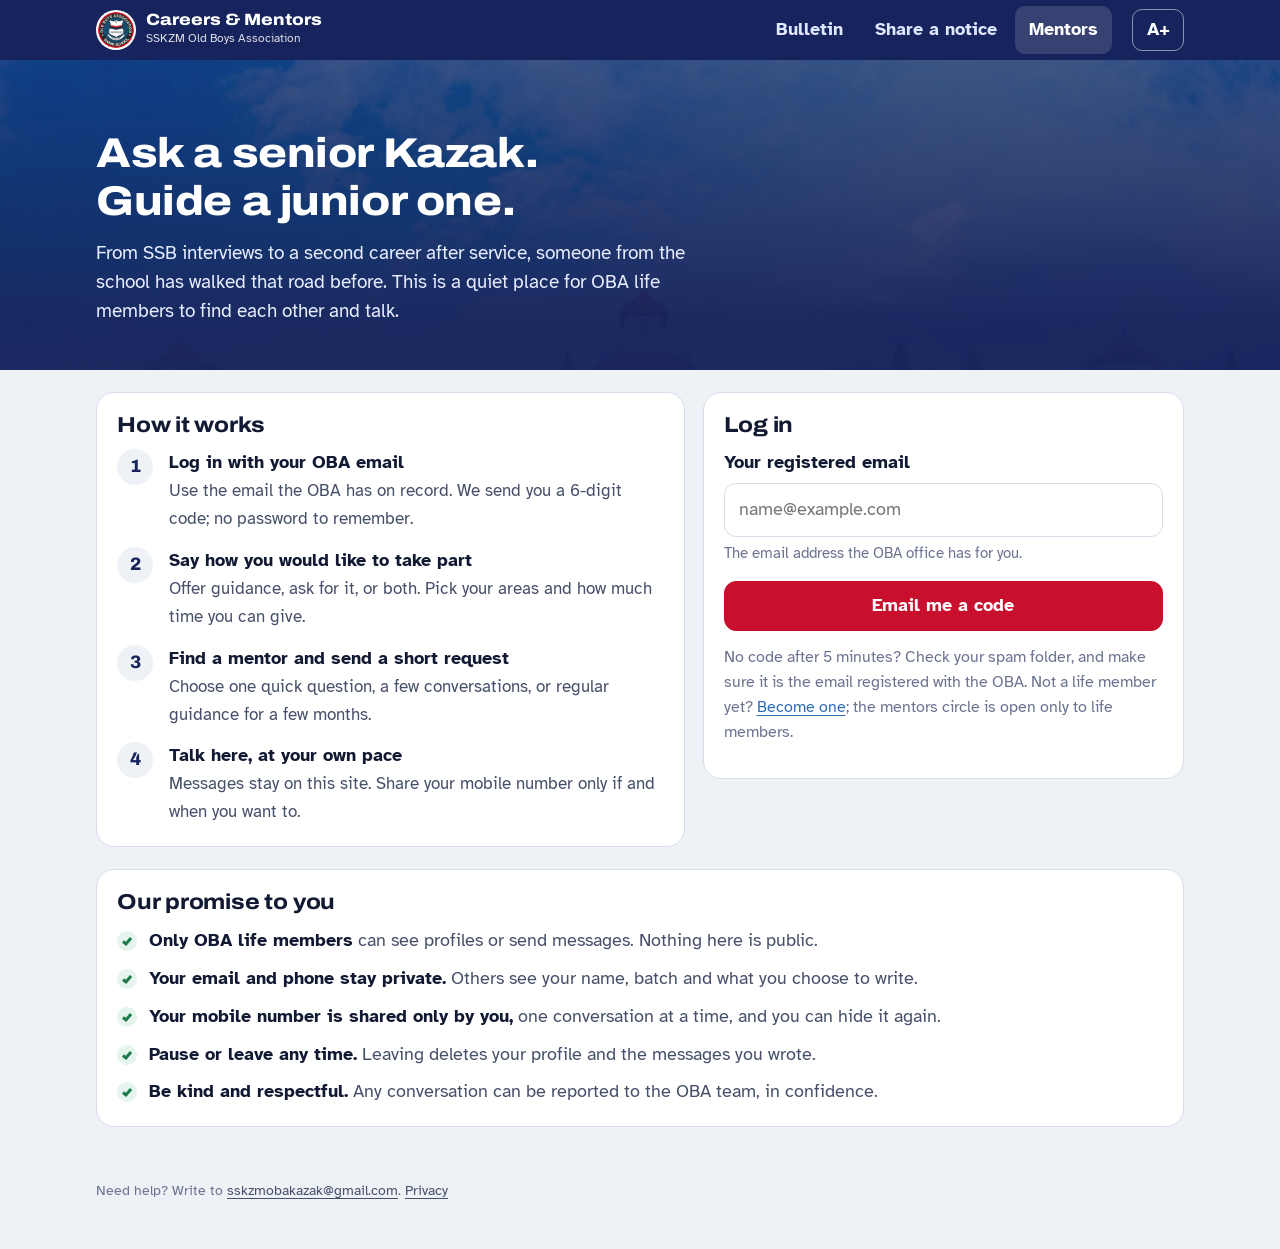
==== mentors.html @ cae5c1fb "First version of careers.sskzmoba.org Bulletin (closing date first, filters, search, share, report)," ====
<!doctype html>
<html lang="en">
<head>
<meta charset="utf-8">
<meta name="viewport" content="width=device-width, initial-scale=1, viewport-fit=cover">
<title>SSKZM OBA Mentors: ask a senior Kazak, guide a junior one</title>
<meta name="description" content="A mentoring circle for life members of the SSKZM Old Boys Association. Find a mentor, or offer an hour a month to guide a junior Kazak.">
<meta name="theme-color" content="#16235c">
<meta property="og:title" content="SSKZM OBA Mentors">
<meta property="og:description" content="Ask a senior Kazak. Guide a junior one. For OBA life members.">
<meta property="og:image" content="assets/img/school-900.jpg">
<link rel="icon" href="assets/img/favicon-64.png">
<link rel="apple-touch-icon" href="assets/img/apple-touch-icon.png">
<link rel="manifest" href="manifest.webmanifest">
<link rel="preload" href="assets/fonts/atkinson-400-normal.woff2" as="font" type="font/woff2" crossorigin>
<link rel="stylesheet" href="assets/css/site.css">
</head>
<body>
<header class="topbar">
  <div class="wrap">
    <a class="brand" href="index.html">
      <img src="assets/img/oba-logo-96.png" alt="" width="40" height="40">
      <span><b>Careers &amp; Mentors</b><small>SSKZM Old Boys Association</small></span>
    </a>
    <nav class="topnav" aria-label="Main">
      <a href="index.html">Bulletin</a>
      <a href="share.html">Share a notice</a>
      <a href="mentors.html" aria-current="page">Mentors</a>
    </nav>
    <button class="textsize" id="textsize" type="button" aria-pressed="false" aria-label="Make text bigger">A+</button>
  </div>
</header>

<section class="m-hero">
  <div class="wrap">
    <h1>Ask a senior Kazak. Guide a junior one.</h1>
    <p>From SSB interviews to a second career after service, someone from the school has walked that road before. This is a quiet place for OBA life members to find each other and talk.</p>
    <div class="m-stats" id="m-stats" aria-live="polite"></div>
  </div>
</section>

<main class="wrap" id="main">
  <!-- Logged-out view -->
  <div id="view-out">
    <div class="m-grid">
      <div class="panel">
        <h2>How it works</h2>
        <ol class="howto">
          <li><div><b>Log in with your OBA email</b><span>Use the email the OBA has on record. We send you a 6-digit code; no password to remember.</span></div></li>
          <li><div><b>Say how you would like to take part</b><span>Offer guidance, ask for it, or both. Pick your areas and how much time you can give.</span></div></li>
          <li><div><b>Find a mentor and send a short request</b><span>Choose one quick question, a few conversations, or regular guidance for a few months.</span></div></li>
          <li><div><b>Talk here, at your own pace</b><span>Messages stay on this site. Share your mobile number only if and when you want to.</span></div></li>
        </ol>
      </div>
      <div class="panel" id="login-panel">
        <h2>Log in</h2>
        <form id="login-form" novalidate>
          <label class="field"><span>Your registered email</span>
            <input type="email" id="email" autocomplete="email" inputmode="email" placeholder="name@example.com" required>
            <small>The email address the OBA office has for you.</small>
          </label>
          <button class="btn btn-primary btn-block" id="send-code" type="submit">Email me a code</button>
        </form>
        <form id="code-form" novalidate hidden>
          <p id="code-msg" class="notice ok"></p>
          <label class="field"><span>6-digit code</span>
            <input type="text" id="code" inputmode="numeric" autocomplete="one-time-code" maxlength="6" pattern="\d{6}" placeholder="123456" style="font-size:1.4em;letter-spacing:.3em">
          </label>
          <button class="btn btn-primary btn-block" type="submit">Log in</button>
          <button class="btn btn-ghost" type="button" id="change-email">Use a different email</button>
        </form>
        <div id="login-err" class="notice err" hidden style="margin-top:10px"></div>
        <p style="color:var(--ink-3);font-size:.9em;margin-top:14px">No code after 5 minutes? Check your spam folder, and make sure it is the email registered with the OBA. Not a life member yet? <a id="lm-link" href="#">Become one</a>; the mentors circle is open only to life members.</p>
      </div>
    </div>
    <div class="panel" style="margin-bottom:24px">
      <h2>Our promise to you</h2>
      <ul class="promise">
        <li><b>Only OBA life members</b> can see profiles or send messages. Nothing here is public.</li>
        <li><b>Your email and phone stay private.</b> Others see your name, batch and what you choose to write.</li>
        <li><b>Your mobile number is shared only by you,</b> one conversation at a time, and you can hide it again.</li>
        <li><b>Pause or leave any time.</b> Leaving deletes your profile and the messages you wrote.</li>
        <li><b>Be kind and respectful.</b> Any conversation can be reported to the OBA team, in confidence.</li>
      </ul>
    </div>
  </div>

  <!-- Logged-in view -->
  <div id="view-in" hidden>
    <div style="display:flex;align-items:center;gap:10px;margin-top:18px;flex-wrap:wrap">
      <p style="margin:0;flex:1" id="hello"></p>
      <button class="btn btn-ghost" id="logout" type="button">Log out</button>
    </div>
    <div class="m-tabs" role="tablist" aria-label="Mentors">
      <button role="tab" id="tab-find" aria-controls="pane-find" aria-selected="true">Find a mentor</button>
      <button role="tab" id="tab-inbox" aria-controls="pane-inbox" aria-selected="false">Inbox <span class="badge" id="unread" hidden></span></button>
      <button role="tab" id="tab-profile" aria-controls="pane-profile" aria-selected="false">My profile</button>
    </div>

    <section id="pane-find" role="tabpanel" aria-labelledby="tab-find">
      <div class="searchrow" style="margin-top:0">
        <label class="sr-only" for="m-q">Search mentors</label>
        <input type="search" id="m-q" placeholder="Search mentors">
        <label class="sr-only" for="m-field">Area</label>
        <select id="m-field" style="max-width:40%"><option value="">All areas</option></select>
      </div>
      <details class="panel" style="margin-bottom:14px">
        <summary style="cursor:pointer;font-weight:700">Tips for a good first request</summary>
        <ul style="color:var(--ink-2);margin:10px 0 0;padding-left:1.2em">
          <li>Say who you are and where you are now, in two lines.</li>
          <li>Ask one clear question, for example “Should I take the bank PO offer or wait for the PSC result?”</li>
          <li>Mentors are volunteers. A quick question is easier to say yes to than a long commitment.</li>
          <li>Say thank you, and close the conversation when you are done so they can help someone else.</li>
        </ul>
      </details>
      <div id="mentor-list" class="mentor-list"></div>
    </section>

    <section id="pane-inbox" role="tabpanel" aria-labelledby="tab-inbox" hidden>
      <div id="inbox"></div>
      <div id="thread" hidden></div>
    </section>

    <section id="pane-profile" role="tabpanel" aria-labelledby="tab-profile" hidden>
      <form id="profile-form" class="panel" novalidate>
        <h2 id="profile-h">Your mentors profile</h2>
        <p style="color:var(--ink-2)" id="profile-intro">Your name and batch come from the OBA records. Everything else is up to you.</p>

        <fieldset style="border:0;padding:0;margin:0 0 16px">
          <legend style="font-weight:700;margin-bottom:8px">How would you like to take part?</legend>
          <div class="choice-grid">
            <label class="choice"><input type="checkbox" id="p-mentor"><span><b>I can guide juniors</b><br><span style="color:var(--ink-3)">You appear in “Find a mentor”.</span></span></label>
            <label class="choice"><input type="checkbox" id="p-mentee"><span><b>I would like guidance</b><br><span style="color:var(--ink-3)">You can send requests to mentors.</span></span></label>
          </div>
        </fieldset>

        <div id="mentor-fields">
          <div class="field"><span>Areas you can guide in (up to 4)</span><div class="checks" id="p-fields"></div></div>
          <label class="field"><span>One line about you</span><input type="text" id="p-headline" maxlength="100" placeholder="e.g. Retired Colonel, now in HR at an IT firm in Kochi"></label>
          <label class="field"><span>Organisation (optional)</span><input type="text" id="p-org" maxlength="100"></label>
          <label class="field"><span>City (optional)</span><input type="text" id="p-city" maxlength="60"></label>
          <div class="field"><span>I can help with</span><div class="checks" id="p-offers"></div></div>
          <label class="field"><span>A few words for mentees (optional)</span><textarea id="p-bio" maxlength="800" style="min-height:100px" placeholder="Your path, what you enjoy helping with, the best time to reach you."></textarea></label>
          <label class="field"><span>Time I can give</span>
            <select id="p-avail">
              <option>Quick questions only</option>
              <option>About an hour a month</option>
              <option>A few hours a month</option>
            </select></label>
          <div class="field"><span>How I like to talk</span><div class="checks" id="p-modes"></div></div>
          <label class="field"><span>How many people I can guide at a time</span><input type="number" id="p-cap" min="1" max="10" value="3" inputmode="numeric" style="max-width:120px"></label>
        </div>

        <div id="mentee-fields">
          <label class="field"><span>What would you like guidance on?</span><textarea id="p-seeking" maxlength="500" style="min-height:90px" placeholder="e.g. Preparing for SSB, choosing a branch after Class 12, moving from the Army to a corporate job."></textarea>
            <small>Mentors see this when you send them a request.</small></label>
        </div>

        <label class="field"><span>Mobile number (optional)</span><input type="tel" id="p-phone" maxlength="20" autocomplete="tel" placeholder="+91 …">
          <small>Never shown to anyone unless you tap “Share my mobile” inside a conversation.</small></label>

        <label class="choice" style="margin-bottom:16px"><input type="checkbox" id="p-consent">
          <span>I agree that OBA life members using this circle may see my name, batch and the details above, and that the OBA stores my messages here to run the service. I can pause or delete my profile at any time.</span></label>

        <button class="btn btn-primary btn-block" type="submit">Save my profile</button>
        <div id="profile-msg" style="margin-top:10px"></div>
      </form>
      <div class="panel" id="profile-actions" style="margin:16px 0 24px" hidden>
        <h2>Pause or leave</h2>
        <p style="color:var(--ink-2)">Pausing hides you from “Find a mentor”; your conversations stay. Leaving deletes your profile and every message you wrote.</p>
        <div style="display:flex;gap:10px;flex-wrap:wrap">
          <button class="btn" id="pause" type="button">Pause my listing</button>
          <button class="btn" id="delete-me" type="button" style="color:var(--red)">Delete my profile</button>
        </div>
      </div>
    </section>
  </div>
</main>

<dialog class="modal" id="req-dlg">
  <form class="inner" id="req-form" method="dialog">
    <h2 id="req-h">Ask for guidance</h2>
    <p id="req-who" style="color:var(--ink-2)"></p>
    <label class="field"><span>Topic</span><input type="text" id="req-topic" maxlength="120" placeholder="e.g. Preparing for the SSB interview" required></label>
    <fieldset style="border:0;padding:0;margin:0 0 16px">
      <legend style="font-weight:700;margin-bottom:8px">What are you asking for?</legend>
      <div class="choice-grid" id="req-kinds"></div>
    </fieldset>
    <label class="field"><span>Your note to the mentor</span><textarea id="req-msg" maxlength="2000" placeholder="Two lines about you, and your question."></textarea></label>
    <div id="req-err" class="notice err" hidden style="margin-bottom:10px"></div>
    <div style="display:flex;gap:8px;justify-content:flex-end">
      <button class="btn" value="cancel" formnovalidate>Cancel</button>
      <button class="btn btn-primary" id="req-send" value="send">Send request</button>
    </div>
  </form>
</dialog>

<footer class="site wrap">
  <p>Need help? Write to <a data-help-email href="#"></a>. <a href="privacy.html">Privacy</a></p>
</footer>

<nav class="tabbar" aria-label="Main">
  <a href="index.html"><svg viewBox="0 0 24 24" fill="none" stroke="currentColor" stroke-width="2" stroke-linecap="round" stroke-linejoin="round" aria-hidden="true"><rect x="4" y="3" width="16" height="18" rx="2"/><path d="M8 8h8M8 12h8M8 16h5"/></svg>Bulletin</a>
  <a href="share.html" class="tab-share"><svg viewBox="0 0 24 24" fill="none" stroke="currentColor" stroke-width="2" stroke-linecap="round" stroke-linejoin="round" aria-hidden="true"><path d="M12 16V4M7 9l5-5 5 5"/><path d="M4 16v3a2 2 0 0 0 2 2h12a2 2 0 0 0 2-2v-3"/></svg>Share</a>
  <a href="mentors.html" aria-current="page"><svg viewBox="0 0 24 24" fill="none" stroke="currentColor" stroke-width="2" stroke-linecap="round" stroke-linejoin="round" aria-hidden="true"><circle cx="9" cy="8" r="3.2"/><path d="M3.5 20a5.5 5.5 0 0 1 11 0"/><circle cx="17" cy="9" r="2.4"/><path d="M15.5 14.2A4.5 4.5 0 0 1 21 18.5"/></svg>Mentors</a>
</nav>

<script src="assets/js/config.js"></script>
<script src="assets/js/common.js"></script>
<script src="assets/js/mentors.js"></script>
</body>
</html>
---- assets/css/site.css ----
/* Self-hosted fonts (no Google Fonts call). Licences in assets/fonts. */
@font-face { font-family: "Archivo"; src: url("../fonts/archivo-wdth.woff2") format("woff2-variations"), url("../fonts/archivo-wdth.woff2") format("woff2");
  font-weight: 100 900; font-stretch: 62% 125%; font-style: normal; font-display: swap; }
@font-face { font-family: "Atkinson Hyperlegible"; src: url("../fonts/atkinson-400-normal.woff2") format("woff2"); font-weight: 400; font-style: normal; font-display: swap; }
@font-face { font-family: "Atkinson Hyperlegible"; src: url("../fonts/atkinson-700-normal.woff2") format("woff2"); font-weight: 700; font-style: normal; font-display: swap; }
@font-face { font-family: "Atkinson Hyperlegible"; src: url("../fonts/atkinson-400-italic.woff2") format("woff2"); font-weight: 400; font-style: italic; font-display: swap; }

/* SSKZM OBA Careers & Mentors
   Colours come from the OBA crest. Type: Archivo (headings, set wide)
   and Atkinson Hyperlegible (body, chosen for easy reading at any age). */

:root {
  --navy: #16235c;
  --navy-2: #22337a;
  --red: #c8102e;
  --red-ink: #a50d26;
  --sky: #2f6db5;
  --paper: #eef2f7;
  --surface: #ffffff;
  --ink: #121a33;
  --ink-2: #47506a;
  --ink-3: #6b7390;
  --line: #d6dce8;
  --focus: #f2b705;
  --ok: #1d7a4a;
  --ok-bg: #e5f4ec;
  --warn-bg: #fdecef;

  /* Section tab colours: muted so the closing date stays the loudest thing */
  --s-job: #2f6db5;
  --s-b1: #7a4fb5;
  --s-b2: #1f7f86;
  --s-b3: #b5762f;
  --s-b4: #4f8a2f;
  --s-c: #5a6788;
  --s-d1: #8a8f9e;

  --radius-lg: 18px;
  --radius: 12px;
  --radius-sm: 8px;
  --shadow: 0 1px 0 rgba(18, 26, 51, 0.06), 0 6px 18px -10px rgba(18, 26, 51, 0.25);

  --fs: 18px;               /* base, raised by the A+ button */
  --head: "Archivo", "Arial Narrow", system-ui, sans-serif;
  --body: "Atkinson Hyperlegible", system-ui, -apple-system, "Segoe UI", Roboto, sans-serif;
  --tabbar-h: 68px;
}
:root[data-text="large"] { --fs: 21px; }

@media (prefers-color-scheme: dark) {
  :root:not([data-theme="light"]) {
    --paper: #0e1430; --surface: #172045; --ink: #eef1fa; --ink-2: #c3c9dc; --ink-3: #98a0bb;
    --line: #2c3766; --navy: #9fb4ff; --navy-2: #b8c7ff; --sky: #8fb6ec; --red: #ff6b7d; --red-ink: #ff8a99;
    --ok: #6fd49e; --ok-bg: #143628; --warn-bg: #3a1622;
    --shadow: 0 1px 0 rgba(0,0,0,.3), 0 8px 22px -12px rgba(0,0,0,.6);
  }
}

*, *::before, *::after { box-sizing: border-box; }
[hidden] { display: none !important; }   /* class styles must never un-hide things */
html { -webkit-text-size-adjust: 100%; }
body {
  margin: 0;
  font-family: var(--body);
  font-size: var(--fs);
  line-height: 1.55;
  color: var(--ink);
  background: var(--paper);
  padding-bottom: calc(var(--tabbar-h) + env(safe-area-inset-bottom));
}
img { max-width: 100%; display: block; }
a { color: var(--sky); text-underline-offset: 3px; }
button, input, select, textarea { font: inherit; color: inherit; }
:focus-visible { outline: 3px solid var(--focus); outline-offset: 2px; border-radius: 4px; }
.sr-only { position: absolute !important; width: 1px; height: 1px; overflow: hidden; clip: rect(0 0 0 0); white-space: nowrap; }
.wrap { max-width: 1120px; margin: 0 auto; padding: 0 16px; }

h1, h2, h3 { font-family: var(--head); font-stretch: 112%; line-height: 1.15; margin: 0; color: var(--ink); letter-spacing: -0.01em; }
h1 { font-size: clamp(1.7rem, 4.5vw, 2.6rem); font-weight: 800; }
h2 { font-size: 1.35rem; font-weight: 750; }
h3 { font-size: 1.1rem; font-weight: 700; }
p { margin: 0 0 0.8em; }

/* ---------- Top bar ---------- */
.topbar { background: var(--navy); color: #fff; position: sticky; top: 0; z-index: 30; }
@media (prefers-color-scheme: dark) { :root:not([data-theme="light"]) .topbar { background: #0a1029; } }
.topbar .wrap { display: flex; align-items: center; gap: 12px; min-height: 60px; }
.brand { display: flex; align-items: center; gap: 10px; color: #fff; text-decoration: none; min-width: 0; }
.brand img { width: 40px; height: 40px; background: #fff; border-radius: 50%; padding: 2px; }
.brand b { font-family: var(--head); font-stretch: 115%; font-weight: 800; font-size: 1.02rem; line-height: 1.1; display: block; }
.brand small { font-size: 0.78rem; opacity: 0.85; display: block; white-space: nowrap; }
.topnav { display: none; margin-left: auto; gap: 4px; }
.topnav a { color: #dfe6ff; text-decoration: none; padding: 10px 14px; border-radius: 10px; font-weight: 700; }
.topnav a[aria-current="page"] { background: rgba(255,255,255,.14); color: #fff; }
.topnav a:hover { background: rgba(255,255,255,.1); }
.textsize { margin-left: auto; background: transparent; border: 1.5px solid rgba(255,255,255,.5); color: #fff;
  border-radius: 10px; padding: 6px 10px; font-weight: 700; cursor: pointer; min-width: 52px; }
.textsize[aria-pressed="true"] { background: #fff; color: var(--navy); }
@media (min-width: 860px) {
  .topnav { display: flex; }
  .textsize { margin-left: 8px; }
  body { padding-bottom: 0; }
  .tabbar { display: none !important; }
}

/* ---------- Bottom tab bar (phones) ---------- */
.tabbar { position: fixed; left: 0; right: 0; bottom: 0; z-index: 40; background: var(--surface); border-top: 1px solid var(--line);
  display: grid; grid-template-columns: repeat(3, 1fr); padding-bottom: env(safe-area-inset-bottom); }
.tabbar a { display: flex; flex-direction: column; align-items: center; justify-content: center; gap: 2px; height: var(--tabbar-h);
  color: var(--ink-3); text-decoration: none; font-size: 0.82rem; font-weight: 700; }
.tabbar a svg { width: 26px; height: 26px; }
.tabbar a[aria-current="page"] { color: var(--navy); }
.tabbar a[aria-current="page"] svg { stroke-width: 2.4; }
.tabbar .tab-share { color: var(--red); }

/* ---------- Buttons and fields ---------- */
.btn { display: inline-flex; align-items: center; justify-content: center; gap: 8px; min-height: 48px; padding: 10px 18px;
  border-radius: 12px; border: 1.5px solid var(--line); background: var(--surface); color: var(--ink); font-weight: 700;
  text-decoration: none; cursor: pointer; }
.btn:hover { border-color: var(--ink-3); }
.btn-primary { background: var(--red); border-color: var(--red); color: #fff; }
.btn-primary:hover { background: var(--red-ink); border-color: var(--red-ink); }
.btn-navy { background: var(--navy); border-color: var(--navy); color: #fff; }
@media (prefers-color-scheme: dark) { :root:not([data-theme="light"]) .btn-navy { color: #0e1430; } :root:not([data-theme="light"]) .btn-primary { color: #1b0408; } }
.btn-ghost { background: transparent; border-color: transparent; color: var(--sky); padding-inline: 10px; }
.btn[disabled] { opacity: 0.55; cursor: not-allowed; }
.btn-block { width: 100%; }
.field { display: block; margin-bottom: 16px; }
.field > span { display: block; font-weight: 700; margin-bottom: 6px; }
.field small { display: block; color: var(--ink-3); font-size: 0.85em; margin-top: 4px; }
input[type="text"], input[type="email"], input[type="search"], input[type="tel"], input[type="number"], select, textarea {
  width: 100%; min-height: 50px; padding: 12px 14px; border: 1.5px solid var(--line); border-radius: 12px; background: var(--surface); }
textarea { min-height: 140px; resize: vertical; line-height: 1.5; }
input:focus, select:focus, textarea:focus { border-color: var(--sky); outline: none; box-shadow: 0 0 0 3px color-mix(in srgb, var(--sky) 25%, transparent); }

.notice { border-radius: var(--radius); padding: 14px 16px; background: var(--surface); border: 1.5px solid var(--line); }
.notice.ok { background: var(--ok-bg); border-color: transparent; color: var(--ink); }
.notice.err { background: var(--warn-bg); border-color: transparent; }

/* ---------- Bulletin page ---------- */
.board-head { padding: 26px 0 8px; }
.board-head p { color: var(--ink-2); margin: 8px 0 0; max-width: 60ch; }
.board-meta { color: var(--ink-3); font-size: 0.9rem; }

.searchrow { display: flex; gap: 10px; margin: 18px 0 12px; }
.searchrow input { flex: 1; padding-left: 46px; background: var(--surface) url("data:image/svg+xml,%3Csvg xmlns='http://www.w3.org/2000/svg' width='22' height='22' fill='none' stroke='%236b7390' stroke-width='2.2' stroke-linecap='round'%3E%3Ccircle cx='10' cy='10' r='7'/%3E%3Cpath d='m20 20-4.5-4.5'/%3E%3C/svg%3E") no-repeat 14px center; }
.filter-toggle { flex: none; }

.chips { display: flex; gap: 8px; overflow-x: auto; padding: 4px 2px 10px; margin: 0 -16px; padding-inline: 16px; scrollbar-width: none; }
.chips::-webkit-scrollbar { display: none; }
.chip { flex: none; border: 1.5px solid var(--line); background: var(--surface); border-radius: 999px; padding: 8px 14px; min-height: 42px;
  font-weight: 700; color: var(--ink-2); cursor: pointer; display: inline-flex; align-items: center; gap: 8px; }
.chip .n { font-weight: 400; color: var(--ink-3); font-size: 0.85em; }
.chip[aria-pressed="true"] { background: var(--navy); border-color: var(--navy); color: #fff; }
.chip[aria-pressed="true"] .n { color: #cfd8ff; }
@media (prefers-color-scheme: dark) { :root:not([data-theme="light"]) .chip[aria-pressed="true"] { color: #0e1430; } }

.board { display: grid; gap: 22px; }
@media (min-width: 980px) { .board { grid-template-columns: 260px 1fr; align-items: start; } }

.filters { background: var(--surface); border-radius: var(--radius-lg); padding: 18px; border: 1px solid var(--line); }
.filters h2 { font-size: 1rem; margin-bottom: 12px; }
.filters fieldset { border: 0; padding: 0; margin: 0 0 18px; }
.filters legend { font-weight: 700; margin-bottom: 8px; padding: 0; }
.filters label.opt { display: flex; align-items: center; gap: 10px; padding: 6px 0; cursor: pointer; }
.filters input[type="checkbox"], .filters input[type="radio"] { width: 22px; height: 22px; accent-color: var(--navy); }
@media (max-width: 979px) {
  .filters { display: none; }
  .filters.open { display: block; }
}
@media (min-width: 980px) { .filter-toggle { display: none; } .filters { position: sticky; top: 76px; } }

.share-strip { display: flex; align-items: center; gap: 14px; background: var(--navy); color: #fff; border-radius: var(--radius-lg); padding: 16px 18px; }
.share-strip p { margin: 0; flex: 1; }
.share-strip strong { font-family: var(--head); font-stretch: 110%; display: block; font-size: 1.05rem; }
.share-strip .btn { background: #fff; color: var(--navy); border-color: #fff; flex: none; }
@media (prefers-color-scheme: dark) { :root:not([data-theme="light"]) .share-strip { background: #22306b; } }

.list { display: grid; gap: 12px; }
.day-label { font-weight: 700; color: var(--ink-3); font-size: 0.9rem; margin: 14px 0 -2px; }

.post { display: grid; grid-template-columns: 76px 1fr; background: var(--surface); border-radius: var(--radius-lg);
  box-shadow: var(--shadow); overflow: hidden; border-left: 6px solid var(--tab, var(--s-c)); }
.post[data-section="job"] { --tab: var(--s-job); }
.post[data-section="b1"] { --tab: var(--s-b1); }
.post[data-section="b2"] { --tab: var(--s-b2); }
.post[data-section="b3"] { --tab: var(--s-b3); }
.post[data-section="b4"] { --tab: var(--s-b4); }
.post[data-section="d1"] { --tab: var(--s-d1); }

/* The closing date: the one loud element on the page */
.due { padding: 16px 6px 12px 10px; text-align: center; border-right: 1px dashed var(--line); display: flex; flex-direction: column; align-items: center; }
.due .d { font-family: var(--head); font-stretch: 125%; font-weight: 900; font-size: 2rem; line-height: 0.95; color: var(--ink); }
.due .m { font-family: var(--head); font-stretch: 125%; font-weight: 800; font-size: 0.95rem; letter-spacing: 0.04em; color: var(--ink-2); }
.due .left { margin-top: 8px; font-size: 0.74rem; line-height: 1.2; color: var(--ink-3); font-weight: 700; }
.post.soon .due .d, .post.soon .due .left { color: var(--red); }
.due .label { font-size: 0.68rem; color: var(--ink-3); margin-bottom: 4px; }

.post-body { padding: 14px 16px 12px; min-width: 0; }
.kind { font-size: 0.82rem; font-weight: 700; color: var(--tab, var(--ink-3)); display: flex; flex-wrap: wrap; gap: 4px 12px; }
.kind .exp { color: var(--ink-3); font-weight: 400; }
.post h3 { margin: 4px 0 2px; font-size: 1.12rem; overflow-wrap: anywhere; }
.org { color: var(--ink-2); font-size: 0.95rem; margin-bottom: 6px; }
.desc { color: var(--ink-2); margin: 6px 0 8px; overflow-wrap: anywhere; }
.desc.clamp { display: -webkit-box; -webkit-line-clamp: 3; -webkit-box-orient: vertical; overflow: hidden; }
.more { background: none; border: 0; padding: 0; color: var(--sky); font-weight: 700; cursor: pointer; min-height: 32px; }
.tags { display: flex; flex-wrap: wrap; gap: 6px; margin: 6px 0; }
.tag { font-size: 0.8rem; background: var(--paper); color: var(--ink-2); border-radius: 6px; padding: 2px 8px; }
.credit { font-size: 0.85rem; color: var(--ink-3); margin-top: 6px; }
.actions { display: flex; flex-wrap: wrap; gap: 6px; margin-top: 10px; align-items: center; }
.actions .btn { min-height: 42px; padding: 6px 14px; font-size: 0.92rem; }
.actions .btn-ghost { color: var(--ink-3); font-weight: 400; margin-left: auto; }
.actions .report { min-height: 42px; padding-inline: 6px; font-size: 0.85rem; text-decoration: underline; text-underline-offset: 3px; }
.wa { color: #1b7f43; }

.empty { text-align: center; padding: 40px 20px; background: var(--surface); border-radius: var(--radius-lg); }
.empty p { color: var(--ink-2); }
.skeleton { height: 150px; border-radius: var(--radius-lg); background: linear-gradient(90deg, var(--surface) 0%, var(--paper) 50%, var(--surface) 100%); background-size: 200% 100%; animation: shimmer 1.4s infinite linear; }
@keyframes shimmer { to { background-position: -200% 0; } }
@media (prefers-reduced-motion: reduce) { .skeleton { animation: none; } }

.load-more { margin: 10px auto 0; display: flex; }
.archive-link { text-align: center; margin: 22px 0 30px; color: var(--ink-3); font-size: 0.92rem; }

/* ---------- Share page ---------- */
.share-hero { padding: 28px 0 10px; max-width: 640px; }
.share-hero p { color: var(--ink-2); font-size: 1.05em; }
.share-wrap { max-width: 640px; }
.pickers { display: grid; gap: 12px; margin: 18px 0; }
.picker { display: flex; align-items: center; gap: 16px; text-align: left; width: 100%; padding: 18px 18px; min-height: 84px;
  border-radius: var(--radius-lg); border: 2px solid var(--line); background: var(--surface); cursor: pointer; }
.picker:hover { border-color: var(--navy); }
.picker[aria-pressed="true"] { border-color: var(--navy); box-shadow: inset 0 0 0 1px var(--navy); }
.picker .ico { flex: none; width: 52px; height: 52px; border-radius: 14px; display: grid; place-items: center; background: var(--paper); color: var(--navy); }
.picker .ico svg { width: 30px; height: 30px; }
.picker b { display: block; font-size: 1.1em; }
.picker span { color: var(--ink-3); font-size: 0.92em; }
.thumbs { display: grid; grid-template-columns: repeat(auto-fill, minmax(96px, 1fr)); gap: 10px; margin: 6px 0 16px; }
.thumb { position: relative; border-radius: 12px; overflow: hidden; background: var(--surface); border: 1.5px solid var(--line); aspect-ratio: 1; display: grid; place-items: center; text-align: center; font-size: 0.8rem; padding: 6px; }
.thumb img { width: 100%; height: 100%; object-fit: cover; position: absolute; inset: 0; }
.thumb .x { position: absolute; top: 4px; right: 4px; width: 32px; height: 32px; border-radius: 50%; border: 0; background: rgba(0,0,0,.65); color: #fff; font-size: 18px; cursor: pointer; z-index: 2; }
.thumb .st { position: absolute; left: 0; right: 0; bottom: 0; background: rgba(18,26,51,.78); color: #fff; font-size: 0.75rem; padding: 3px 4px; z-index: 2; }
.thumb .st.ok { background: rgba(29,122,74,.92); }
.thumb .st.err { background: rgba(200,16,46,.92); }
.steps-simple { margin: 26px 0; padding: 18px; background: var(--surface); border-radius: var(--radius-lg); }
.steps-simple ol { margin: 8px 0 0; padding-left: 1.3em; color: var(--ink-2); }
.steps-simple li { margin-bottom: 6px; }
.results { display: grid; gap: 10px; margin: 16px 0; }
.result-item { border-left: 5px solid var(--ok); background: var(--surface); padding: 10px 14px; border-radius: 10px; }

/* ---------- Mentors ---------- */
.m-hero { position: relative; color: #fff; background: var(--navy); overflow: hidden; }
.m-hero::before { content: ""; position: absolute; inset: 0; background: url("../img/school-900.jpg") center 40% / cover no-repeat; opacity: 0.38; }
@media (min-width: 900px) { .m-hero::before { background-image: url("../img/school-1600.jpg"); } }
.m-hero::after { content: ""; position: absolute; inset: 0; background: linear-gradient(180deg, rgba(22,35,92,.25) 0%, rgba(22,35,92,.92) 85%); }
.m-hero .wrap { position: relative; z-index: 1; padding-top: 70px; padding-bottom: 28px; }
.m-hero h1 { color: #fff; max-width: 16ch; }
.m-hero p { max-width: 52ch; color: #e7ecff; font-size: 1.05em; margin-top: 12px; }
.m-stats { display: flex; flex-wrap: wrap; gap: 8px 22px; margin-top: 16px; color: #dfe6ff; font-size: 0.95rem; }
.m-stats b { font-family: var(--head); font-stretch: 120%; font-size: 1.4rem; color: #fff; margin-right: 4px; }

.m-grid { display: grid; gap: 18px; margin: 22px 0; }
#login-panel { order: -1; }   /* phones: log in first, explanation below */
@media (min-width: 900px) { .m-grid { grid-template-columns: 1.1fr 0.9fr; align-items: start; } #login-panel { order: 0; } }
.panel { background: var(--surface); border-radius: var(--radius-lg); padding: 20px; border: 1px solid var(--line); }
.panel h2 { margin-bottom: 12px; }
.howto { counter-reset: s; list-style: none; margin: 0; padding: 0; display: grid; gap: 14px; }
.howto li { display: grid; grid-template-columns: 40px 1fr; gap: 12px; }
.howto li::before { counter-increment: s; content: counter(s); width: 36px; height: 36px; border-radius: 50%; background: var(--paper);
  color: var(--navy); font-family: var(--head); font-weight: 800; display: grid; place-items: center; }
.howto b { display: block; }
.howto span { color: var(--ink-2); font-size: 0.95em; }
.promise { list-style: none; padding: 0; margin: 0; display: grid; gap: 10px; }
.promise li { padding-left: 32px; position: relative; color: var(--ink-2); }
.promise li::before { content: ""; position: absolute; left: 0; top: 4px; width: 20px; height: 20px; border-radius: 50%;
  background: var(--ok-bg) url("data:image/svg+xml,%3Csvg xmlns='http://www.w3.org/2000/svg' width='12' height='12' fill='none' stroke='%231d7a4a' stroke-width='3'%3E%3Cpath d='M2 6.5 5 9l5-6'/%3E%3C/svg%3E") center no-repeat; }
.promise b { color: var(--ink); }

.m-tabs { display: flex; gap: 6px; border-bottom: 1.5px solid var(--line); margin: 18px 0 16px; overflow-x: auto; }
.m-tabs button { background: none; border: 0; border-bottom: 3px solid transparent; padding: 12px 14px; font-weight: 700; color: var(--ink-3); cursor: pointer; white-space: nowrap; margin-bottom: -1.5px; }
.m-tabs button[aria-selected="true"] { color: var(--navy); border-bottom-color: var(--navy); }
.badge { display: inline-grid; place-items: center; min-width: 22px; height: 22px; padding: 0 6px; border-radius: 999px; background: var(--red); color: #fff; font-size: 0.75rem; margin-left: 6px; }

.mentor-list { display: grid; gap: 14px; }
@media (min-width: 760px) { .mentor-list { grid-template-columns: 1fr 1fr; } }
.mentor { background: var(--surface); border-radius: var(--radius-lg); padding: 18px; box-shadow: var(--shadow); display: flex; flex-direction: column; gap: 6px; }
.mentor .top { display: flex; gap: 12px; align-items: center; }
.avatar { flex: none; width: 52px; height: 52px; border-radius: 50%; background: var(--navy); color: #fff; display: grid; place-items: center;
  font-family: var(--head); font-weight: 800; font-stretch: 115%; font-size: 1.1rem; }
.mentor .who b { display: block; font-size: 1.05rem; }
.mentor .who span { color: var(--ink-3); font-size: 0.9rem; }
.mentor .headline { color: var(--ink-2); }
.pill { display: inline-block; font-size: 0.8rem; border-radius: 999px; padding: 2px 10px; background: var(--paper); color: var(--ink-2); margin: 0 4px 4px 0; }
.pill.room { background: var(--ok-bg); color: var(--ok); font-weight: 700; }
.pill.full { background: var(--warn-bg); color: var(--red); font-weight: 700; }
.mentor .bio { color: var(--ink-2); font-size: 0.95em; }
.mentor .btn { margin-top: auto; }

.inbox { display: grid; gap: 8px; }
.inbox-item { display: flex; gap: 12px; align-items: center; width: 100%; text-align: left; background: var(--surface); border: 1px solid var(--line);
  border-radius: var(--radius); padding: 12px 14px; cursor: pointer; }
.inbox-item .t { flex: 1; min-width: 0; }
.inbox-item .t b { display: block; }
.inbox-item .t span { display: block; color: var(--ink-3); font-size: 0.9rem; white-space: nowrap; overflow: hidden; text-overflow: ellipsis; }
.status { font-size: 0.78rem; font-weight: 700; border-radius: 999px; padding: 2px 10px; background: var(--paper); color: var(--ink-2); white-space: nowrap; }
.status.pending { background: #fff4d6; color: #7a5600; }
.status.active { background: var(--ok-bg); color: var(--ok); }
.unread b { color: var(--navy); }

.thread { display: flex; flex-direction: column; gap: 10px; }
.thread-head { display: flex; gap: 12px; align-items: center; flex-wrap: wrap; }
.msgs { display: flex; flex-direction: column; gap: 10px; padding: 14px; background: var(--paper); border-radius: var(--radius-lg); max-height: 60vh; overflow-y: auto; }
.bubble { max-width: 85%; padding: 10px 14px; border-radius: 16px; background: var(--surface); white-space: pre-wrap; overflow-wrap: anywhere; box-shadow: var(--shadow); }
.bubble.mine { align-self: flex-end; background: var(--navy); color: #fff; border-bottom-right-radius: 4px; }
.bubble.theirs { align-self: flex-start; border-bottom-left-radius: 4px; }
.bubble time { display: block; font-size: 0.72rem; opacity: 0.7; margin-top: 4px; }
@media (prefers-color-scheme: dark) { :root:not([data-theme="light"]) .bubble.mine { background: #2d3f8f; } }
.composer { display: flex; gap: 8px; align-items: flex-end; }
.composer textarea { min-height: 56px; }
.phone-box { padding: 12px 14px; border-radius: var(--radius); background: var(--ok-bg); }

.modal { border: 0; border-radius: var(--radius-lg); padding: 0; width: min(560px, calc(100% - 24px)); max-height: 90vh; color: var(--ink); background: var(--surface); }
.modal::backdrop { background: rgba(10, 16, 40, 0.55); }
.modal .inner { padding: 22px; }
.modal h2 { margin-bottom: 10px; }
.choice-grid { display: grid; gap: 8px; }
.choice { display: flex; gap: 10px; align-items: flex-start; padding: 10px 12px; border: 1.5px solid var(--line); border-radius: 12px; cursor: pointer; }
.choice input { margin-top: 4px; width: 20px; height: 20px; accent-color: var(--navy); flex: none; }
.checks { display: flex; flex-wrap: wrap; gap: 8px; }
.checks label { display: inline-flex; align-items: center; gap: 8px; border: 1.5px solid var(--line); border-radius: 999px; padding: 6px 12px; cursor: pointer; }
.checks input { width: 18px; height: 18px; accent-color: var(--navy); }
.checks label:has(input:checked) { border-color: var(--navy); background: color-mix(in srgb, var(--navy) 8%, var(--surface)); }

.toast { position: fixed; left: 50%; bottom: calc(var(--tabbar-h) + 16px); transform: translateX(-50%); background: var(--ink); color: var(--paper);
  padding: 12px 18px; border-radius: 12px; z-index: 60; max-width: calc(100% - 32px); box-shadow: var(--shadow); }
@media (min-width: 860px) { .toast { bottom: 24px; } }

footer.site { padding-top: 28px; padding-bottom: 36px; color: var(--ink-3); font-size: 0.9rem; }
footer.site a { color: var(--ink-2); }

/* Keep things we scroll to clear of the sticky top bar */
#status, .post, #thread, #filters { scroll-margin-top: 80px; }

/* Logged in: the banner shrinks so the tools are on the first screen */
body.m-in .m-hero .wrap { padding-top: 22px; padding-bottom: 18px; }
body.m-in .m-hero h1 { font-size: 1.35rem; max-width: none; }
body.m-in .m-hero p, body.m-in .m-stats { display: none; }
.m-tabs button { flex: 1 0 auto; padding-inline: 10px; }
@media (max-width: 380px) { .m-tabs button { font-size: 0.92rem; padding-inline: 6px; } }
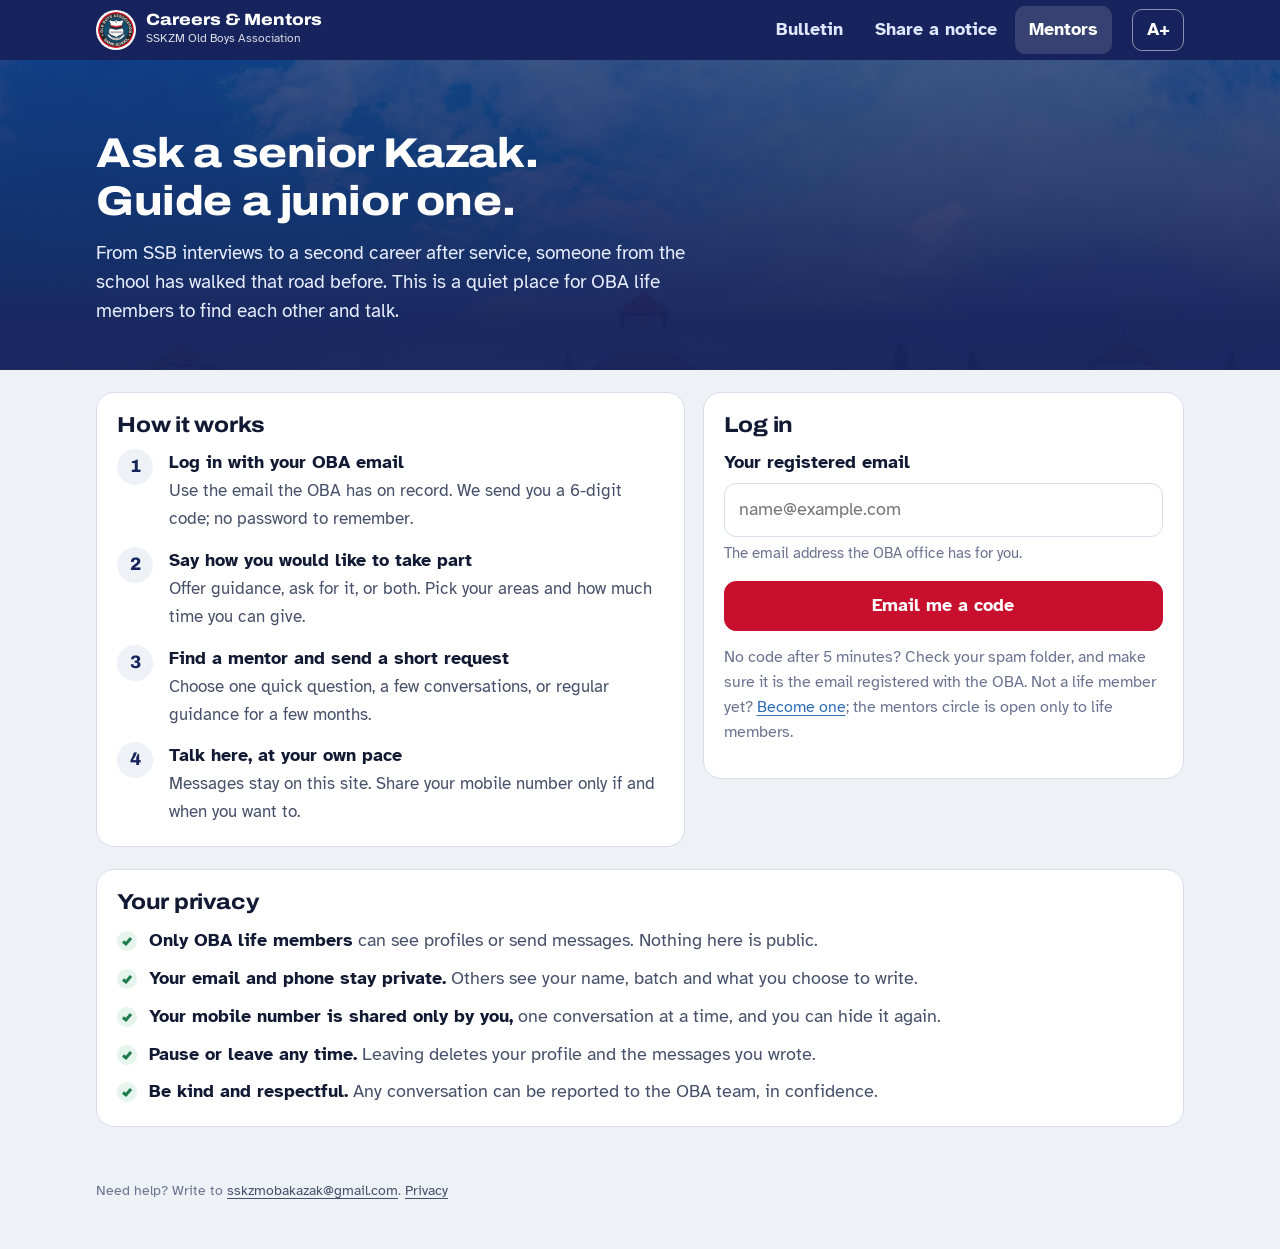
==== commit fc4662f2: "Mentors page: rename "Our promise to you" to "Your privacy" Co-Authored-By: Claude Opus 5.5 <noreply" ====
--- a/mentors.html
+++ b/mentors.html
@@ -74,7 +74,7 @@
       </div>
     </div>
     <div class="panel" style="margin-bottom:24px">
-      <h2>Our promise to you</h2>
+      <h2>Your privacy</h2>
       <ul class="promise">
         <li><b>Only OBA life members</b> can see profiles or send messages. Nothing here is public.</li>
         <li><b>Your email and phone stay private.</b> Others see your name, batch and what you choose to write.</li>
--- a/assets/css/site.css
+++ b/assets/css/site.css
@@ -296,7 +296,8 @@
 .mentor .bio { color: var(--ink-2); font-size: 0.95em; }
 .mentor .btn { margin-top: auto; }
 
-.inbox { display: grid; gap: 8px; }
+.inbox { display: grid; grid-template-columns: minmax(0, 1fr); gap: 8px; }
+.inbox-item, .mentor, .post, .thread, .msgs { min-width: 0; }   /* long text wraps or truncates instead of widening the page */
 .inbox-item { display: flex; gap: 12px; align-items: center; width: 100%; text-align: left; background: var(--surface); border: 1px solid var(--line);
   border-radius: var(--radius); padding: 12px 14px; cursor: pointer; }
 .inbox-item .t { flex: 1; min-width: 0; }
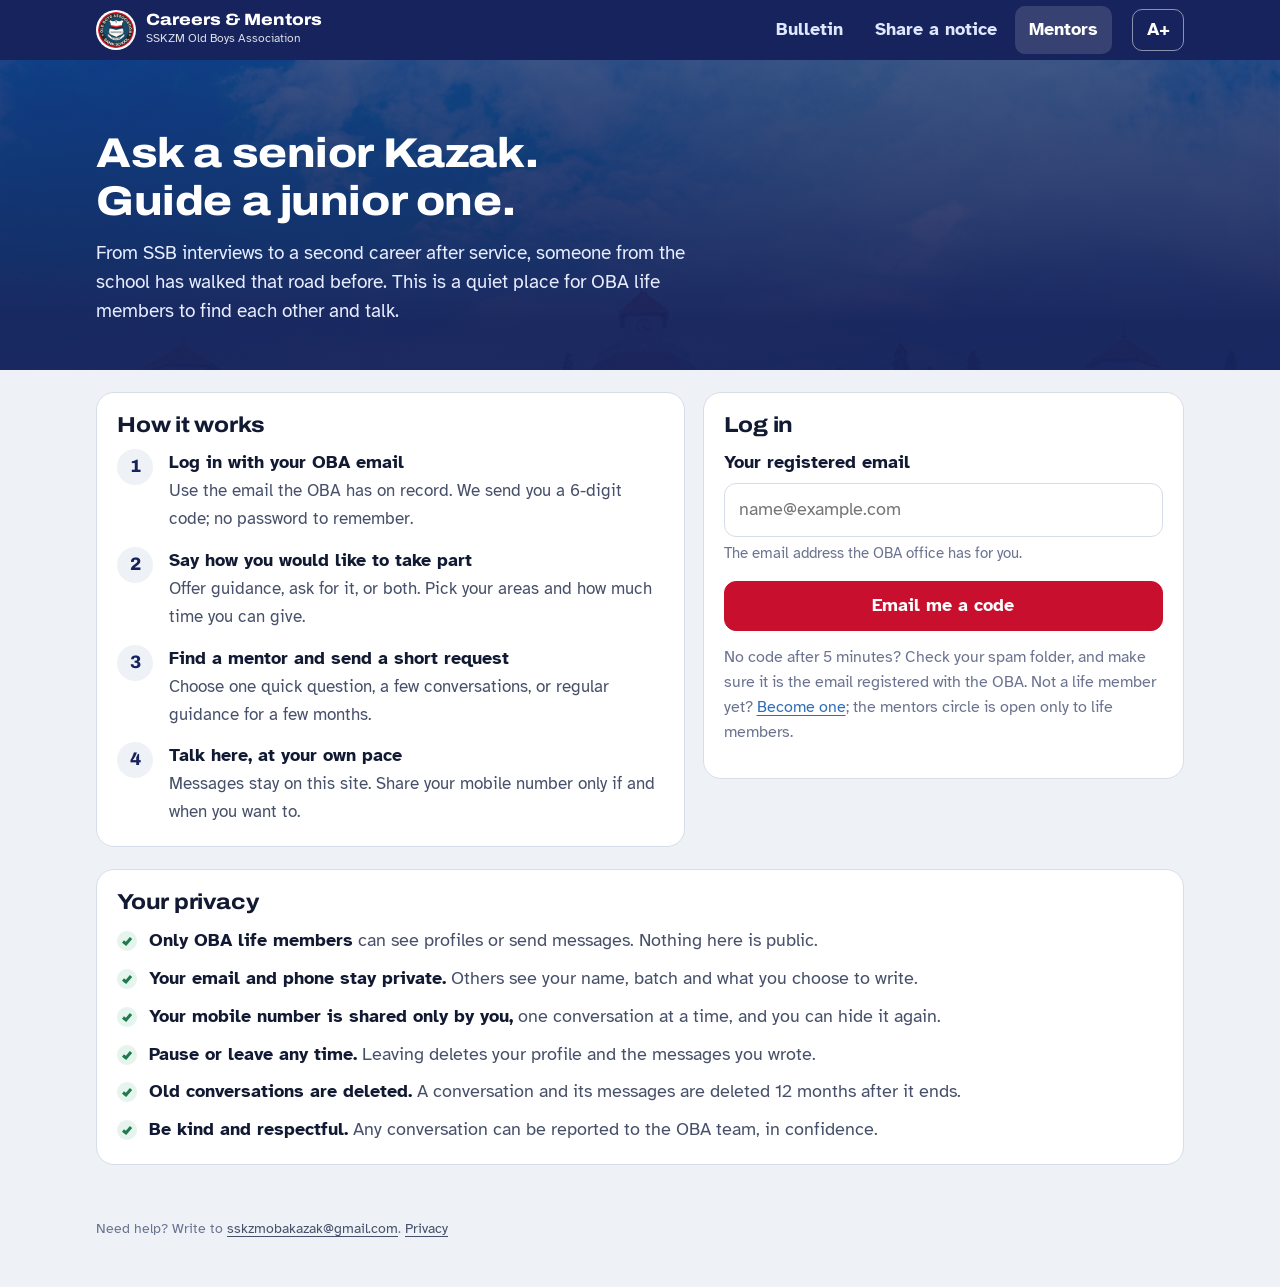
==== commit b01b5c73: "Mentors: say it is a pilot and state the 12-month retention Consent text, the Mentors page and the p" ====
--- a/mentors.html
+++ b/mentors.html
@@ -80,6 +80,7 @@
         <li><b>Your email and phone stay private.</b> Others see your name, batch and what you choose to write.</li>
         <li><b>Your mobile number is shared only by you,</b> one conversation at a time, and you can hide it again.</li>
         <li><b>Pause or leave any time.</b> Leaving deletes your profile and the messages you wrote.</li>
+        <li><b>Old conversations are deleted.</b> A conversation and its messages are deleted 12 months after it ends.</li>
         <li><b>Be kind and respectful.</b> Any conversation can be reported to the OBA team, in confidence.</li>
       </ul>
     </div>
@@ -160,7 +161,7 @@
           <small>Never shown to anyone unless you tap “Share my mobile” inside a conversation.</small></label>
 
         <label class="choice" style="margin-bottom:16px"><input type="checkbox" id="p-consent">
-          <span>I agree that OBA life members using this circle may see my name, batch and the details above, and that the OBA stores my messages here to run the service. I can pause or delete my profile at any time.</span></label>
+          <span>I agree that OBA life members using this circle may see my name, batch and the details above, and that the OBA stores my messages here to run the service. I can pause or delete my profile at any time. I understand this is a pilot: in 2027 it will be linked into the main OBA members' portal, and my profile will move or be linked with it. Messages are deleted 12 months after a conversation ends.</span></label>
 
         <button class="btn btn-primary btn-block" type="submit">Save my profile</button>
         <div id="profile-msg" style="margin-top:10px"></div>
